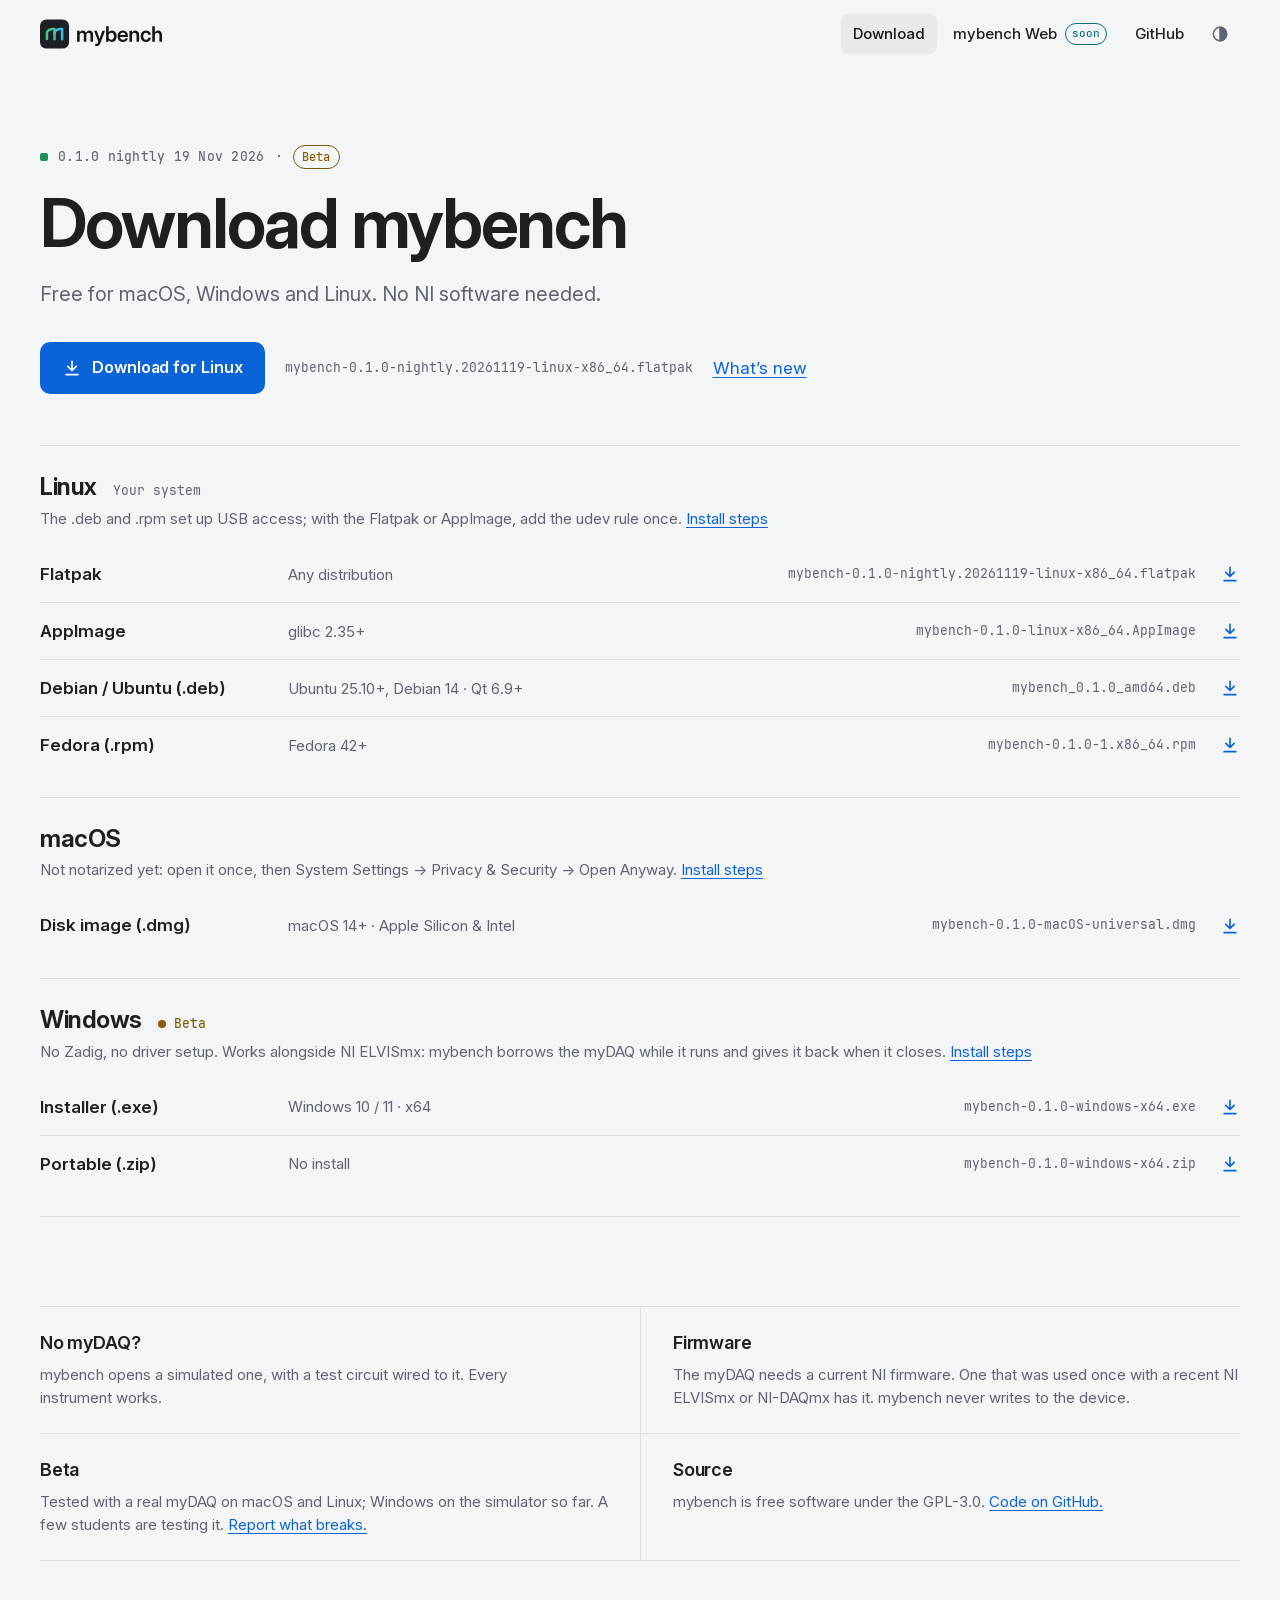
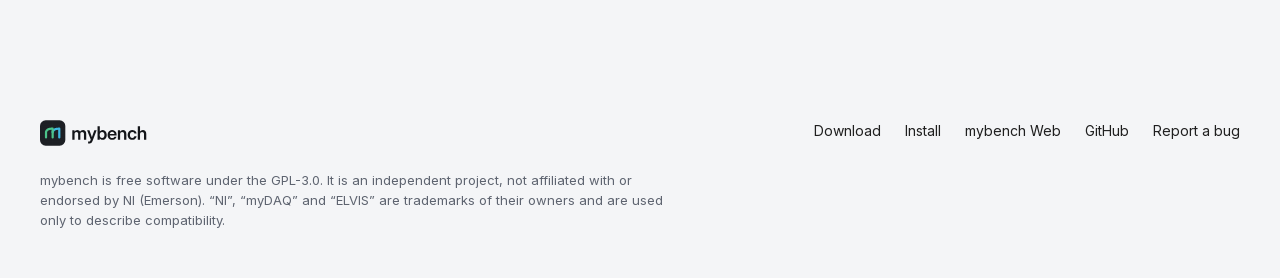
==== download/index.html @ f45967f5 "mybench website" ====
<!doctype html>
<html lang="en">
<head>
<meta charset="utf-8">
<meta name="viewport" content="width=device-width, initial-scale=1">
<title>Download mybench</title>
<meta name="description" content="Download mybench for macOS, Windows or Linux. Free bench instruments for the NI myDAQ, no NI software needed.">
<meta name="color-scheme" content="light dark">
<meta name="theme-color" content="#F4F5F7" media="(prefers-color-scheme: light)">
<meta name="theme-color" content="#17181B" media="(prefers-color-scheme: dark)">
<link rel="canonical" href="https://mybench.spunwave.com/download/">
<meta property="og:url" content="https://mybench.spunwave.com/download/">
<meta property="og:type" content="website">
<meta property="og:title" content="Download mybench">
<meta property="og:description" content="Free bench instruments for the NI myDAQ. macOS, Windows and Linux.">
<meta property="og:site_name" content="mybench">
<meta property="og:image" content="https://mybench.spunwave.com/assets/img/app-og-image.png">
<meta property="og:image:width" content="1200">
<meta property="og:image:height" content="630">
<meta property="og:image:alt" content="mybench: bench instruments for the NI myDAQ">
<meta name="twitter:card" content="summary_large_image">
<meta name="twitter:title" content="Download mybench">
<meta name="twitter:description" content="Free bench instruments for the NI myDAQ. macOS, Windows and Linux.">
<meta name="twitter:image" content="https://mybench.spunwave.com/assets/img/app-og-image.png">
<link rel="icon" href="../assets/img/app-favicon.svg" type="image/svg+xml">
<link rel="icon" href="../assets/img/app-favicon-32.png" sizes="32x32" type="image/png">
<link rel="apple-touch-icon" href="../assets/img/app-apple-touch-icon.png">
<link rel="manifest" href="../site.webmanifest">
<link rel="preload" href="../assets/fonts/InterVariable.woff2" as="font" type="font/woff2" crossorigin>
<link rel="stylesheet" href="../assets/tokens.css">
<link rel="stylesheet" href="../assets/site.css">
<script>(function(d){d.classList.add("js");try{var t=localStorage.getItem("mb-theme");if(t==="dark"||t==="light")d.setAttribute("data-theme",t)}catch(e){}try{var u=new URLSearchParams(location.search),q=u.get("theme");if(q==="dark"||q==="light")d.setAttribute("data-theme",q);if(u.get("embed")==="deck")d.setAttribute("data-embed","deck")}catch(e){}var r=window.matchMedia&&matchMedia("(prefers-reduced-motion: reduce)").matches;d.classList.add(r?"reduce":"motion")})(document.documentElement)</script>
<script src="../config.js" defer></script>
<script src="../assets/site.js" defer></script>
<script type="application/ld+json">{"@context": "https://schema.org", "@type": "SoftwareApplication", "name": "mybench", "alternateName": ["mybench for NI myDAQ", "myDAQ software for macOS"], "description": "Free, open-source bench instruments for the NI myDAQ: oscilloscope, waveform generator, Bode and spectrum analyzers, multimeter, digital I/O, counter and data logger. Runs on macOS, Windows and Linux without NI software.", "applicationCategory": "EducationalApplication", "applicationSubCategory": "Data acquisition", "operatingSystem": "macOS, Windows, Linux", "offers": {"@type": "Offer", "price": "0", "priceCurrency": "EUR"}, "url": "https://mybench.spunwave.com/", "downloadUrl": "https://mybench.spunwave.com/download/", "codeRepository": "https://github.com/spunwave/mybench", "license": "https://www.gnu.org/licenses/gpl-3.0.html", "image": "https://mybench.spunwave.com/assets/img/app-og-image.png", "author": [{"@type": "Person", "name": "Martin Dolez"}, {"@type": "Person", "name": "Jean-Gabriel David"}], "publisher": {"@type": "Organization", "name": "spunwave", "url": "https://github.com/spunwave"}, "keywords": "NI myDAQ, myDAQ macOS, myDAQ Mac, ELVISmx alternative, oscilloscope, Bode plot, TU/e HomeLab"}</script>
</head>
<body data-root="../">
<a class="skip" href="#main">Skip to content</a>

<header class="site-header">
  <div class="wrap">
    <a class="brand" href="../" aria-label="mybench, home"><img class="logo-light" src="../assets/img/logo-app.svg" alt="" width="590" height="142"><img class="logo-dark" src="../assets/img/logo-app-dark.svg" alt="" width="590" height="142"></a>
    <nav class="nav" aria-label="Main">
      <a href="./" aria-current="page">Download</a>
      <a href="../web/"><span><span class="long">mybench </span>Web</span> <span class="soon">soon</span></a>
      <a href="https://github.com/spunwave/mybench" data-repo="">GitHub</a>
      <button class="icon-btn" type="button" data-theme-toggle aria-label="Switch theme">
        <svg viewBox="0 0 24 24" fill="none" stroke="currentColor" stroke-width="1.75" stroke-linecap="round" aria-hidden="true"><circle cx="12" cy="12" r="8"/><path d="M12 4a8 8 0 0 1 0 16z" fill="currentColor"/></svg>
      </button>
    </nav>
  </div>
</header>

<main id="main">
  <div class="wrap">
    <section class="page-hero" aria-labelledby="dl-title">
      <p class="kicker"><span class="swatch" aria-hidden="true"></span><span data-release="version">0.1.0</span> · <span class="pill pill-beta">Beta</span></p>
      <h1 id="dl-title">Download mybench</h1>
      <p class="lede">Free for macOS, Windows and Linux. No NI software needed.</p>
      <div class="dl-main">
        <a class="btn btn-primary" href="#systems" data-dl>
          <svg viewBox="0 0 24 24" fill="none" stroke="currentColor" stroke-width="2" stroke-linecap="round" stroke-linejoin="round" aria-hidden="true"><path d="M12 4v11m-5-5 5 5 5-5M5 20h14"/></svg>
          <span data-dl-label>Choose your system below</span>
        </a>
        <span class="file" data-dl-file></span>
        <a href="https://github.com/spunwave/mybench/releases" data-release="notes">What’s new</a>
      </div>
      <p class="other-os" data-other-os hidden>mybench runs on macOS, Windows and Linux. Pick your computer’s system below.</p>
      <noscript><p class="footnote">All files are on the <a href="https://github.com/spunwave/mybench/releases/tag/v0.1.0-nightly.20261119">GitHub release page</a>.</p></noscript>
    </section>

    <div id="systems" class="systems-dl">
      <section class="sys" id="macos" data-os-card="mac" aria-labelledby="h-mac">
        <div class="sys-head"><h2 id="h-mac">macOS</h2><span class="you" hidden>Your system</span></div>
        <p class="sys-note">Not notarized yet: open it once, then System Settings → Privacy &amp; Security → Open&nbsp;Anyway. <a href="../install/#macos">Install steps</a></p>
        <ul class="pkgs">
          <li><a class="pkg" href="https://github.com/spunwave/mybench/releases/download/v0.1.0-nightly.20261119/mybench-0.1.0-macOS-universal.dmg" data-pkg="mac"><span class="pkg-name">Disk image (.dmg)</span><span class="pkg-req">macOS 14+ · Apple Silicon &amp; Intel</span><span class="fname"></span><svg viewBox="0 0 24 24" fill="none" stroke="currentColor" stroke-width="2" stroke-linecap="round" stroke-linejoin="round" aria-hidden="true"><path d="M12 4v11m-5-5 5 5 5-5M5 20h14"/></svg></a></li>
        </ul>
      </section>
      <section class="sys" id="windows" data-os-card="win" aria-labelledby="h-win">
        <div class="sys-head"><h2 id="h-win">Windows</h2><span class="status beta">Beta</span><span class="you" hidden>Your system</span></div>
        <p class="sys-note">No Zadig, no driver setup. Works alongside NI ELVISmx: mybench borrows the myDAQ while it runs and gives it back when it closes. <a href="../install/#windows">Install steps</a></p>
        <ul class="pkgs">
          <li><a class="pkg" href="https://github.com/spunwave/mybench/releases/download/v0.1.0-nightly.20261119/mybench-0.1.0-windows-x64.exe" data-pkg="win"><span class="pkg-name">Installer (.exe)</span><span class="pkg-req">Windows 10 / 11 · x64</span><span class="fname"></span><svg viewBox="0 0 24 24" fill="none" stroke="currentColor" stroke-width="2" stroke-linecap="round" stroke-linejoin="round" aria-hidden="true"><path d="M12 4v11m-5-5 5 5 5-5M5 20h14"/></svg></a></li>
          <li><a class="pkg" href="https://github.com/spunwave/mybench/releases/download/v0.1.0-nightly.20261119/mybench-0.1.0-windows-x64.zip" data-pkg="winZip"><span class="pkg-name">Portable (.zip)</span><span class="pkg-req">No install</span><span class="fname"></span><svg viewBox="0 0 24 24" fill="none" stroke="currentColor" stroke-width="2" stroke-linecap="round" stroke-linejoin="round" aria-hidden="true"><path d="M12 4v11m-5-5 5 5 5-5M5 20h14"/></svg></a></li>
        </ul>
      </section>
      <section class="sys" id="linux" data-os-card="linux" aria-labelledby="h-linux">
        <div class="sys-head"><h2 id="h-linux">Linux</h2><span class="you" hidden>Your system</span></div>
        <p class="sys-note">The .deb and .rpm set up USB access; with the Flatpak or AppImage, add the udev rule once. <a href="../install/#linux">Install steps</a></p>
        <ul class="pkgs">
          <li><a class="pkg" href="https://github.com/spunwave/mybench/releases/download/v0.1.0-nightly.20261119/mybench-0.1.0-nightly.20261119-linux-x86_64.flatpak" data-pkg="flatpak"><span class="pkg-name">Flatpak</span><span class="pkg-req">Any distribution</span><span class="fname"></span><svg viewBox="0 0 24 24" fill="none" stroke="currentColor" stroke-width="2" stroke-linecap="round" stroke-linejoin="round" aria-hidden="true"><path d="M12 4v11m-5-5 5 5 5-5M5 20h14"/></svg></a></li>
          <li><a class="pkg" href="https://github.com/spunwave/mybench/releases/download/v0.1.0-nightly.20261119/mybench-0.1.0-linux-x86_64.AppImage" data-pkg="appimage"><span class="pkg-name">AppImage</span><span class="pkg-req">glibc 2.35+</span><span class="fname"></span><svg viewBox="0 0 24 24" fill="none" stroke="currentColor" stroke-width="2" stroke-linecap="round" stroke-linejoin="round" aria-hidden="true"><path d="M12 4v11m-5-5 5 5 5-5M5 20h14"/></svg></a></li>
          <li><a class="pkg" href="https://github.com/spunwave/mybench/releases/download/v0.1.0-nightly.20261119/mybench_0.1.0_amd64.deb" data-pkg="deb"><span class="pkg-name">Debian / Ubuntu (.deb)</span><span class="pkg-req">Ubuntu 25.10+, Debian 14 · Qt 6.9+</span><span class="fname"></span><svg viewBox="0 0 24 24" fill="none" stroke="currentColor" stroke-width="2" stroke-linecap="round" stroke-linejoin="round" aria-hidden="true"><path d="M12 4v11m-5-5 5 5 5-5M5 20h14"/></svg></a></li>
          <li><a class="pkg" href="https://github.com/spunwave/mybench/releases/download/v0.1.0-nightly.20261119/mybench-0.1.0-1.x86_64.rpm" data-pkg="rpm"><span class="pkg-name">Fedora (.rpm)</span><span class="pkg-req">Fedora 42+</span><span class="fname"></span><svg viewBox="0 0 24 24" fill="none" stroke="currentColor" stroke-width="2" stroke-linecap="round" stroke-linejoin="round" aria-hidden="true"><path d="M12 4v11m-5-5 5 5 5-5M5 20h14"/></svg></a></li>
        </ul>
      </section>
    </div>

    <section class="notes" aria-label="Good to know">
      <div data-reveal><h3>No myDAQ?</h3><p>mybench opens a simulated one, with a test circuit wired to it. Every instrument works.</p></div>
      <div data-reveal style="--d:.06s"><h3>Firmware</h3><p>The myDAQ needs a current NI firmware. One that was used once with a recent NI ELVISmx or NI-DAQmx has it. mybench never writes to the device.</p></div>
      <div data-reveal><h3>Beta</h3><p>Tested with a real myDAQ on macOS and Linux; Windows on the simulator so far. A few students are testing it. <a href="https://github.com/spunwave/mybench/issues" data-repo="/issues">Report what breaks.</a></p></div>
      <div data-reveal style="--d:.06s"><h3>Source</h3><p>mybench is free software under the GPL-3.0. <a href="https://github.com/spunwave/mybench" data-repo="">Code on GitHub.</a></p></div>
    </section>
  </div>
  <div aria-hidden="true" style="height: clamp(48px, 8vw, 112px)"></div>
</main>

<footer class="site-footer">
  <div class="wrap">
    <a class="brand" href="../" aria-label="mybench, home"><img class="logo-light" src="../assets/img/logo-app.svg" alt="" width="590" height="142"><img class="logo-dark" src="../assets/img/logo-app-dark.svg" alt="" width="590" height="142"></a>
    <nav aria-label="Footer">
      <ul>
        <li><a href="./">Download</a></li>
        <li><a href="../install/">Install</a></li>
        <li><a href="../web/">mybench Web</a></li>
        <li><a href="https://github.com/spunwave/mybench" data-repo="">GitHub</a></li>
        <li><a href="https://github.com/spunwave/mybench/issues" data-repo="/issues">Report a bug</a></li>
      </ul>
    </nav>
    <p class="legal">mybench is free software under the GPL-3.0. It is an independent project, not affiliated with or endorsed by NI (Emerson). “NI”, “myDAQ” and “ELVIS” are trademarks of their owners and are used only to describe compatibility.</p>
  </div>
</footer>
</body>
</html>
---- assets/tokens.css ----
:root {
  
  --mb-blue: #0A64D8;            
  --mb-blue-text: #0A64D8;       
  --mb-blue-hover: #0957BD;
  --mb-blue-pressed: #084CA6;
  --mb-blue-soft: rgba(10, 100, 216, 0.12);   
  --mb-blue-pale: #A9CBFF;       
  --mb-on-blue: #FFFFFF;
  --mb-teal: #0A6E7E;            
  --mb-teal-text: #0A6E7E;       
  --mb-teal-pale: #9FE3E6;       

  
  --mb-bg: #F4F5F7;              
  --mb-surface: #FFFFFF;         
  --mb-surface-2: #E8E9EC;       
  --mb-border: #DCDFE4;
  --mb-text: #1F1F1F;
  --mb-text-2: #5E6470;          
  --mb-ink: #14161A;             

  
  --mb-positive: #1A7F37;        
  --mb-caution: #9A6700;         
  --mb-negative: #CF222E;        
  --mb-run: #1F883D;             
  --mb-stop: #CF222E;            

  
  --mb-ch0: #1E8E5A;             
  --mb-ch1: #0B7FAB;             
  --mb-ao0: #C25E0A;             
  --mb-ao1: #B4318F;             
  --mb-math: #9A7A00;
  --mb-ref: #6D4FD8;

  
  --mb-font-sans: "Inter", system-ui, -apple-system, "Segoe UI", Roboto, "Helvetica Neue", Arial, sans-serif;
  --mb-font-display: "Inter Display", "Inter", system-ui, -apple-system, "Segoe UI", Roboto, sans-serif;
  --mb-font-mono: "JetBrains Mono", ui-monospace, "SF Mono", Menlo, Consolas, monospace;
  --mb-text-xs: 12px;
  --mb-text-s: 13px;
  --mb-text-m: 14px;             
  --mb-text-l: 16px;
  --mb-text-xl: 20px;            
  --mb-text-2xl: 26px;           
  --mb-text-3xl: 36px;           
  --mb-weight-regular: 400;
  --mb-weight-medium: 500;
  --mb-weight-semibold: 600;

  
  --mb-radius-xs: 3px;
  --mb-radius-s: 6px;            
  --mb-radius-m: 8px;            
  --mb-radius-l: 10px;           
  --mb-radius-xl: 14px;          
  --mb-space-2xs: 2px;
  --mb-space-xs: 4px;
  --mb-space-s: 8px;
  --mb-space-m: 12px;
  --mb-space-l: 16px;
  --mb-space-xl: 24px;
  --mb-space-2xl: 32px;
  --mb-space-3xl: 48px;
  --mb-shadow-popup: 0 8px 24px rgba(20, 22, 26, 0.16);
  --mb-focus-ring: 0 0 0 2px var(--mb-blue-text);
}

@media (prefers-color-scheme: dark) {
  :root:not([data-theme="light"]) {
    --mb-blue: #2A72D9;
    --mb-blue-text: #7FB0FF;
    --mb-blue-hover: #3A80E3;
    --mb-blue-pressed: #225FB8;
    --mb-blue-soft: rgba(76, 141, 240, 0.20);
    --mb-blue-pale: #A9CBFF;
    --mb-on-blue: #FFFFFF;
    --mb-teal: #0A6E7E;
    --mb-teal-text: #6FD3DC;
    --mb-teal-pale: #9FE3E6;
    --mb-bg: #17181B;
    --mb-surface: #1F2125;
    --mb-surface-2: #282828;
    --mb-border: #2C2F35;
    --mb-text: #E8E8E8;
    --mb-text-2: #9AA0AB;
    --mb-ink: #FFFFFF;
    --mb-positive: #3FB950;
    --mb-caution: #D29922;
    --mb-negative: #F85149;
    --mb-ch0: #4CC38A;
    --mb-ch1: #3FB8E0;
    --mb-ao0: #F2994A;
    --mb-ao1: #E26FC0;
    --mb-math: #E8C547;
    --mb-ref: #A78BFA;
    --mb-shadow-popup: 0 8px 24px rgba(0, 0, 0, 0.45);
    color-scheme: dark;
  }
}
:root[data-theme="dark"] {
  --mb-blue: #2A72D9;
  --mb-blue-text: #7FB0FF;
  --mb-teal: #0A6E7E;
  --mb-teal-text: #6FD3DC;
  --mb-teal-pale: #9FE3E6;
  --mb-blue-hover: #3A80E3;
  --mb-blue-pressed: #225FB8;
  --mb-blue-soft: rgba(76, 141, 240, 0.20);
  --mb-blue-pale: #A9CBFF;
  --mb-on-blue: #FFFFFF;
  --mb-bg: #17181B;
  --mb-surface: #1F2125;
  --mb-surface-2: #282828;
  --mb-border: #2C2F35;
  --mb-text: #E8E8E8;
  --mb-text-2: #9AA0AB;
  --mb-ink: #FFFFFF;
  --mb-positive: #3FB950;
  --mb-caution: #D29922;
  --mb-negative: #F85149;
  --mb-ch0: #4CC38A;
  --mb-ch1: #3FB8E0;
  --mb-ao0: #F2994A;
  --mb-ao1: #E26FC0;
  --mb-math: #E8C547;
  --mb-ref: #A78BFA;
  --mb-shadow-popup: 0 8px 24px rgba(0, 0, 0, 0.45);
  color-scheme: dark;
}
---- assets/site.css ----
@font-face { font-family: "Inter mybench"; src: url("fonts/InterVariable.woff2") format("woff2"); font-weight: 100 900; font-display: swap; }
@font-face { font-family: "JetBrains Mono mybench"; src: url("fonts/JetBrainsMono-Regular.woff2") format("woff2"); font-weight: 400; font-display: swap; }
@font-face { font-family: "JetBrains Mono mybench"; src: url("fonts/JetBrainsMono-Medium.woff2") format("woff2"); font-weight: 500; font-display: swap; }

:root {
  --mb-font-sans: "Inter mybench", system-ui, -apple-system, "Segoe UI", Roboto, "Helvetica Neue", Arial, sans-serif;
  --mb-font-display: "Inter mybench", system-ui, -apple-system, "Segoe UI", Roboto, sans-serif;
  --mb-font-mono: "JetBrains Mono mybench", ui-monospace, "SF Mono", Menlo, Consolas, monospace;
}
:root {
  
  --screen: #1C1F24;
  --screen-edge: #2C3038;
  --screen-grid: rgba(255, 255, 255, 0.055);
  --screen-axis: rgba(255, 255, 255, 0.14);
  --screen-text: #FFFFFF;
  --screen-text-2: #A3A9B4;
  --screen-ch0: #4CC38A;
  --screen-ch1: #3FB8E0;

  --page-max: 1200px;
  --gutter: clamp(16px, 4vw, 40px);
  --ease-out: cubic-bezier(0.33, 1, 0.68, 1);      
  --ease-out3: cubic-bezier(0.22, 1, 0.36, 1);     
  --line: var(--mb-border);
  --page-shadow: 0 1px 2px rgba(20, 22, 26, 0.06), 0 12px 32px rgba(20, 22, 26, 0.10);
  --caution-text: #845900;   
}
@media (prefers-color-scheme: dark) {
  :root:not([data-theme="light"]) { --caution-text: var(--mb-caution); --screen: #1C1F24; --screen-edge: #30343C; --page-shadow: 0 1px 2px rgba(0,0,0,.4), 0 16px 40px rgba(0,0,0,.45); }
}
:root[data-theme="dark"] { --caution-text: var(--mb-caution); --screen-edge: #30343C; --page-shadow: 0 1px 2px rgba(0,0,0,.4), 0 16px 40px rgba(0,0,0,.45); }

*, *::before, *::after { box-sizing: border-box; }
html { -webkit-text-size-adjust: 100%; text-size-adjust: 100%; scroll-behavior: smooth; }
@media (min-width: 1800px) { html { font-size: 18px; } :root { --page-max: 1360px; } }
@media (min-width: 2400px) { html { font-size: 20px; } :root { --page-max: 1520px; } }
body {
  margin: 0;
  background: var(--mb-bg);
  color: var(--mb-text);
  font-family: var(--mb-font-sans);
  font-size: 1.0625rem;
  line-height: 1.55;
  font-optical-sizing: auto;
  -webkit-font-smoothing: antialiased;
  -moz-osx-font-smoothing: grayscale;
  text-rendering: optimizeLegibility;
}
img, svg { display: block; max-width: 100%; }
img { height: auto; }
a { color: var(--mb-blue-text); text-underline-offset: 0.18em; text-decoration-thickness: 1px; }
a:hover { text-decoration-thickness: 2px; }
:focus-visible { outline: 2px solid var(--mb-blue-text); outline-offset: 3px; border-radius: 4px; }
.screen :focus-visible { outline-color: #7FB0FF; }
code, .mono, pre { font-family: var(--mb-font-mono); font-size: 0.9em; font-variant-ligatures: none; font-feature-settings: "calt" 0, "liga" 0; }
h1, h2, h3 { font-family: var(--mb-font-display); line-height: 1.08; letter-spacing: -0.022em; margin: 0; font-weight: 650; text-wrap: balance; }
h2 { font-size: clamp(1.9rem, 1.25rem + 2.4vw, 3.25rem); }
h3 { font-size: 1.125rem; letter-spacing: -0.01em; line-height: 1.3; font-weight: 600; }
p { margin: 0; text-wrap: pretty; }
.sr-only { position: absolute; width: 1px; height: 1px; padding: 0; margin: -1px; overflow: hidden; clip: rect(0 0 0 0); white-space: nowrap; border: 0; }
.skip { position: absolute; left: 12px; top: -100px; z-index: 10; background: var(--mb-surface); color: var(--mb-text); padding: 8px 12px; border-radius: 6px; box-shadow: var(--mb-shadow-popup); }
.skip:focus { top: 12px; }

.wrap { width: min(100% - 2 * var(--gutter), var(--page-max)); margin-inline: auto; }

.site-header { position: relative; z-index: 2; }
.site-header .wrap { display: flex; align-items: center; justify-content: space-between; gap: 16px; height: 68px; }
.brand { display: inline-flex; align-items: center; color: var(--mb-ink); text-decoration: none; border-radius: 6px; }
.brand img { height: 30px; width: auto; }
.site-footer .brand img { height: 26px; }
.logo-dark { display: none; }
@media (prefers-color-scheme: dark) { :root:not([data-theme="light"]) .logo-light { display: none; } :root:not([data-theme="light"]) .logo-dark { display: block; } }
:root[data-theme="dark"] .logo-light { display: none; }
:root[data-theme="dark"] .logo-dark { display: block; }
.nav { display: flex; align-items: center; gap: 4px; }
.nav a, .icon-btn {
  display: inline-flex; align-items: center; gap: 8px; height: 40px; padding: 0 12px; border-radius: 8px;
  color: var(--mb-text); text-decoration: none; font-size: 0.9375rem; font-weight: 500; background: none; border: 0; cursor: pointer; font-family: inherit;
}
.nav a:hover, .icon-btn:hover { background: var(--mb-surface-2); }
.nav a[aria-current="page"] { color: var(--mb-ink); background: var(--mb-surface-2); }
.icon-btn { width: 40px; padding: 0; justify-content: center; color: var(--mb-text-2); }
.icon-btn svg, .nav svg { width: 20px; height: 20px; }
.nav .soon { font-family: var(--mb-font-mono); font-size: 0.6875rem; font-weight: 500; color: var(--mb-teal-text); border: 1px solid currentColor; border-radius: 99px; padding: 1px 6px; }
@media (max-width: 560px) { .nav .soon, .nav .long { display: none; } .nav a { padding: 0 9px; } }

.btn {
  --h: 52px;
  display: inline-flex; align-items: center; justify-content: center; gap: 10px; min-height: var(--h); padding: 0 22px;
  border-radius: 10px; font-weight: 600; font-size: 1rem; text-decoration: none; letter-spacing: -0.005em;
  transition: background-color .15s, border-color .15s, transform .15s var(--ease-out);
}
.btn svg { width: 20px; height: 20px; flex: none; }
.btn-primary { background: var(--mb-blue); color: #fff; }
.btn-primary:hover { background: var(--mb-blue-hover); }
.btn-primary:active { background: var(--mb-blue-pressed); transform: translateY(1px); }
.btn-quiet { color: var(--mb-text); border: 1px solid var(--mb-border); background: var(--mb-surface); }
.btn-quiet:hover { border-color: var(--mb-text-2); }
.screen .btn-primary { background: #2A72D9; }
.screen .btn-primary:hover { background: #3A80E3; }
.screen .btn-quiet { color: var(--screen-text); background: rgba(255,255,255,0.04); border-color: rgba(255,255,255,0.18); }
.screen .btn-quiet:hover { border-color: rgba(255,255,255,0.45); }
.btn small { font-weight: 400; opacity: 0.8; font-size: 0.8125rem; }

.screen {
  position: relative; isolation: isolate; overflow: hidden;
  background: var(--screen); color: var(--screen-text);
  border-radius: clamp(14px, 2vw, 24px);
  box-shadow: inset 0 0 0 1px var(--screen-edge);
}
.graticule { position: absolute; inset: 0; z-index: -1; pointer-events: none; }
.graticule::before {   
  content: ""; position: absolute; inset: 0;
  background-image:
    linear-gradient(to right, var(--screen-grid) 1px, transparent 1px),
    linear-gradient(to bottom, var(--screen-grid) 1px, transparent 1px);
  background-size: var(--div, 72px) var(--div, 72px);
  background-position: calc(50% + 0.5px) calc(var(--axis-y, 50%) + 0.5px);
}
.graticule::after {    
  content: ""; position: absolute; inset: 0;
  background-image:
    linear-gradient(to right, transparent calc(50% - 0.5px), var(--vaxis, var(--screen-axis)) calc(50% - 0.5px), var(--vaxis, var(--screen-axis)) calc(50% + 0.5px), transparent calc(50% + 0.5px)),
    linear-gradient(to bottom, transparent calc(var(--axis-y, 50%) - 0.5px), var(--screen-axis) calc(var(--axis-y, 50%) - 0.5px), var(--screen-axis) calc(var(--axis-y, 50%) + 0.5px), transparent calc(var(--axis-y, 50%) + 0.5px)),
    repeating-linear-gradient(to right, var(--screen-axis) 0 1px, transparent 1px calc(var(--div, 72px) / 5)),
    repeating-linear-gradient(to bottom, var(--vaxis, var(--screen-axis)) 0 1px, transparent 1px calc(var(--div, 72px) / 5));
  background-size: 100% 100%, 100% 100%, 100% 7px, 7px 100%;
  background-repeat: no-repeat;
  background-position: 0 0, 0 0, calc(50% + 0.5px) calc(var(--axis-y, 50%) - 3px), calc(50% - 3px) calc(var(--axis-y, 50%) + 0.5px);
  -webkit-mask-image: radial-gradient(ellipse 80% 70% at 50% var(--axis-y, 50%), #000 40%, transparent 100%);
  mask-image: radial-gradient(ellipse 80% 70% at 50% var(--axis-y, 50%), #000 40%, transparent 100%);
}
@media (max-width: 640px) { .screen { --div: 48px; } }

.hero { padding-inline: clamp(8px, 1.6vw, 24px); }
.hero .screen { --top: clamp(32px, 4vw, 56px); --mark-h: 72px; --axis-y: calc(var(--top) + var(--mark-h) / 2); --vaxis: transparent; padding: var(--top) var(--gutter) 0; }
@media (max-width: 640px) { .hero .screen { --mark-h: 48px; } }
@media (min-width: 641px) and (max-height: 820px) { .hero .screen { --top: 24px; --mark-h: 56px; } }
.hero-inner { display: grid; grid-template-columns: minmax(0, 1fr); justify-items: center; text-align: center; max-width: 55rem; margin-inline: auto; }
.hero .mark { height: var(--mark-h); width: auto; margin-bottom: 24px; overflow: visible; }
.lockup { width: min(440px, 76vw); height: auto; margin-bottom: clamp(28px, 4vw, 44px); overflow: visible; }
.lockup .wordmark-name, .lockup .wordmark-product { fill: #FFFFFF; }
.hero h1 { font-size: clamp(2.25rem, min(1.2rem + 3.9vw, 7.5vh), 4.5rem); font-weight: 680; letter-spacing: -0.03em; max-width: 14ch; }
.hero-sub { margin-top: 14px; color: var(--screen-text-2); font-size: clamp(1.0625rem, 0.95rem + 0.4vw, 1.3125rem); }
.hero-sub .dot { color: rgba(255,255,255,0.3); padding-inline: 0.35em; }
@media (max-width: 640px) { .hero-sub .dot-2 { display: none; } .hero-sub .last { display: block; } }
.cta { display: flex; flex-wrap: wrap; justify-content: center; gap: 12px; max-width: 100%; }
.cta-row { display: flex; flex-direction: column; align-items: center; gap: 18px; margin-top: 28px; max-width: 100%; }
@media (min-width: 900px) { .cta-row { flex-direction: row; gap: 24px; } .cta { flex-wrap: nowrap; } .release-line { white-space: nowrap; } }
@media (max-width: 640px) { .hero .cta-row, .hero .cta { width: 100%; } .hero .cta .btn { flex: 1 1 100%; } }
.release-line { font-family: var(--mb-font-mono); font-size: 0.8125rem; color: var(--screen-text-2); }
.release-line a { color: inherit; }
@media (max-width: 640px) { .release-line .sep { display: block; height: 4px; overflow: hidden; color: transparent; } }
.band .cta { margin-top: 28px; }
.pill { display: inline-block; font-family: var(--mb-font-mono); font-size: 0.75rem; font-weight: 500; letter-spacing: 0.02em; padding: 2px 8px; border-radius: 99px; border: 1px solid currentColor; }
.pill-beta { color: var(--caution-text); }
.screen .pill-beta { color: #E8C547; }

.hero .hero-shot { margin: clamp(32px, 4vw, 48px) auto 0; max-width: 1240px; }
@media (min-width: 1800px) { .hero .hero-shot { max-width: 1480px; } }
.window {
  border-radius: 12px 12px 0 0; overflow: hidden; background: #1F2125;
  box-shadow: 0 0 0 1px rgba(255,255,255,0.10), 0 -2px 0 0 rgba(255,255,255,0.03) inset, 0 30px 80px rgba(0,0,0,0.55);
}
.window img { width: 100%; aspect-ratio: 16 / 10; }
@media (max-width: 600px) { .window img { aspect-ratio: 1000 / 1206; } }
.nw { white-space: nowrap; }
.shot { margin: 0; }
.shot figcaption { margin-top: 12px; font-size: 0.875rem; color: var(--mb-text-2); }

.section { padding-block: clamp(80px, 11vw, 160px); }
.section + .section { padding-top: 0; }
.kicker { font-family: var(--mb-font-mono); font-size: 0.8125rem; font-weight: 500; color: var(--mb-text-2); letter-spacing: 0.02em; margin-bottom: 18px; display: flex; align-items: center; gap: 10px; }
.kicker .swatch { width: 8px; height: 8px; border-radius: 2px; background: var(--mb-ch0); }
.kicker .swatch.ch1 { background: var(--mb-ch1); }
.lede { margin-top: 18px; font-size: clamp(1.0625rem, 0.98rem + 0.35vw, 1.25rem); color: var(--mb-text-2); max-width: 38ch; }
.section-head { max-width: 760px; margin-bottom: clamp(40px, 5vw, 64px); }

.instruments { list-style: none; margin: 0; padding: 0; display: grid; grid-template-columns: repeat(3, 1fr); border-top: 1px solid var(--line); border-left: 1px solid var(--line); }
.instruments li { padding: clamp(20px, 2.4vw, 32px); border-right: 1px solid var(--line); border-bottom: 1px solid var(--line); display: grid; grid-template-columns: auto 1fr; column-gap: 16px; row-gap: 4px; align-items: start; }
.instruments svg { width: 28px; height: 28px; grid-row: span 2; color: var(--mb-ink); margin-top: 1px; }
.instruments p { color: var(--mb-text-2); font-size: 0.9375rem; }
@media (max-width: 900px) { .instruments { grid-template-columns: repeat(2, 1fr); } }
@media (max-width: 560px) { .instruments { grid-template-columns: 1fr; } .instruments li { padding: 18px 16px; } }
.instruments-note { margin-top: 24px; color: var(--mb-text-2); font-size: 0.9375rem; }

.viewer { margin-top: clamp(48px, 6vw, 80px); }
.vtabs { display: flex; gap: 28px; border-bottom: 1px solid var(--line); margin-bottom: 20px; overflow-x: auto; }
.vtab { appearance: none; background: none; border: 0; padding: 0 0 12px; margin-bottom: -1px; font: inherit; font-size: 1rem; font-weight: 500; color: var(--mb-text-2); cursor: pointer; border-bottom: 2px solid transparent; white-space: nowrap; }
.vtab:hover { color: var(--mb-text); }
.vtab[aria-selected="true"] { color: var(--mb-text); border-bottom-color: var(--mb-ch0); }
.vpanels { display: grid; }
.vpanel { grid-area: 1 / 1; margin: 0; opacity: 0; visibility: hidden; transition: opacity .2s linear, visibility 0s linear .2s; }
.vpanel.is-active { opacity: 1; visibility: visible; transition: opacity .2s linear, visibility 0s; }
.vpanel .frame { border-radius: 12px; overflow: hidden; box-shadow: 0 0 0 1px var(--line), var(--page-shadow); background: var(--mb-surface); }
.vpanel img, .shot .frame img { width: 100%; aspect-ratio: 16 / 10; }
.vpanel figcaption { display: none; margin-top: 10px; font-size: 0.875rem; color: var(--mb-text-2); }
.shot-light { display: none; }
@media (prefers-color-scheme: light) { :root:not([data-theme="dark"]) .has-light .shot-dark { display: none; } :root:not([data-theme="dark"]) .has-light .shot-light { display: block; } }
:root[data-theme="light"] .has-light .shot-dark { display: none; }
:root[data-theme="light"] .has-light .shot-light { display: block; }
@media (max-width: 700px) {
  .vtabs { display: none; }
  .vpanels { grid-auto-flow: column; grid-auto-columns: 86vw; gap: 12px; overflow-x: auto; scroll-snap-type: x mandatory; margin-inline: calc(-1 * var(--gutter)); padding: 0 var(--gutter) 12px; scroll-padding-inline: var(--gutter); }
  .vpanel { grid-area: auto; opacity: 1; visibility: visible; scroll-snap-align: start; }
  .vpanel figcaption { display: block; }
}

.split { display: grid; grid-template-columns: minmax(0, 5fr) minmax(0, 7fr); gap: clamp(32px, 6vw, 96px); align-items: center; }
.split.reverse { grid-template-columns: minmax(0, 7fr) minmax(0, 5fr); }
.split.reverse > :first-child { order: 2; }
@media (max-width: 900px) { .split, .split.reverse { grid-template-columns: 1fr; } .split.reverse > :first-child { order: 0; } }
.split .frame { border-radius: 12px; overflow: hidden; box-shadow: 0 0 0 1px var(--line), var(--page-shadow); }

.wiring { margin-top: 32px; width: 100%; max-width: 420px; font-family: var(--mb-font-mono); font-size: 13px; }
.wiring text { fill: var(--mb-text); }
.wiring .t2 { fill: var(--mb-text-2); }
.wiring .wire { stroke: var(--mb-text-2); stroke-width: 1.5; fill: none; }
.wiring .arrow { fill: var(--mb-text-2); }
.wiring .rc { fill: var(--mb-surface); stroke: var(--mb-border); }
.wiring .sw-ao0 { fill: var(--mb-ao0); } .wiring .sw-ai0 { fill: var(--mb-ch0); } .wiring .sw-ai1 { fill: var(--mb-ch1); }
.cmd { display: inline-flex; align-items: center; gap: 10px; margin-top: 28px; padding: 10px 14px; border-radius: 8px; background: var(--mb-surface); box-shadow: 0 0 0 1px var(--line); font-family: var(--mb-font-mono); font-size: 0.875rem; }
.cmd::before { content: "$"; color: var(--mb-text-2); }

.systems { list-style: none; padding: 0; margin: 0; border-top: 1px solid var(--line); }
.systems li { display: grid; grid-template-columns: 15rem 1fr auto; gap: 8px 24px; align-items: baseline; padding: 22px 0; border-bottom: 1px solid var(--line); }
.systems h3 { font-size: 1.25rem; }
.systems h3 small { display: block; font-family: var(--mb-font-mono); font-weight: 400; font-size: 0.75rem; color: var(--mb-text-2); letter-spacing: 0; margin-top: 4px; }
.systems p { color: var(--mb-text-2); }
.status { font-family: var(--mb-font-mono); font-size: 0.8125rem; font-weight: 500; display: inline-flex; align-items: center; gap: 8px; white-space: nowrap; }
.status::before { content: ""; width: 8px; height: 8px; border-radius: 50%; background: currentColor; }
.status.ok { color: var(--mb-positive); }
.status.beta { color: var(--caution-text); }
@media (max-width: 720px) { .systems li { grid-template-columns: 1fr auto; } .systems li p { grid-column: 1 / -1; } }
.footnote { margin-top: 24px; font-size: 0.875rem; color: var(--mb-text-2); max-width: 70ch; }

.band { padding-inline: clamp(8px, 1.6vw, 24px); }
.band .screen { --top: clamp(64px, 9vw, 128px); --mark-h: 64px; --axis-y: calc(var(--top) + var(--mark-h) / 2); --vaxis: transparent; padding: var(--top) var(--gutter); text-align: center; display: grid; justify-items: center; }
.band h2 { color: #fff; }
.band .mark { height: var(--mark-h); width: auto; margin-bottom: 36px; overflow: visible; }
.band p { margin-top: 16px; color: var(--screen-text-2); max-width: 52ch; }
.band p a { color: #fff; }

.site-footer { padding: 56px 0 48px; font-size: 0.875rem; color: var(--mb-text-2); }
.site-footer .wrap { display: grid; grid-template-columns: 1fr auto; gap: 24px 40px; align-items: start; }
.site-footer nav ul { list-style: none; margin: 0; padding: 0; display: flex; flex-wrap: wrap; gap: 8px 24px; }
.site-footer nav a { color: var(--mb-text); text-decoration: none; }
.site-footer nav a:hover { text-decoration: underline; }
.site-footer .legal { grid-column: 1 / -1; max-width: 80ch; font-size: 0.8125rem; }
@media (max-width: 720px) { .site-footer .wrap { grid-template-columns: 1fr; } }

.page-hero { padding: clamp(40px, 6vw, 88px) 0 clamp(32px, 4vw, 56px); }
.page-hero h1 { font-size: clamp(2.5rem, 1.6rem + 3.4vw, 4.25rem); letter-spacing: -0.03em; }
.page-hero .lede { max-width: 48ch; }
.dl-main { display: flex; flex-wrap: wrap; align-items: center; gap: 12px 20px; margin-top: 32px; }
.dl-main .file { font-family: var(--mb-font-mono); font-size: 0.8125rem; color: var(--mb-text-2); }
.other-os { margin-top: 20px; color: var(--mb-text-2); }
.systems-dl { border-top: 1px solid var(--line); display: flex; flex-direction: column; }
.sys { padding: 28px 0 24px; border-bottom: 1px solid var(--line); scroll-margin-top: 24px; }
.sys-head { display: flex; align-items: baseline; gap: 16px; flex-wrap: wrap; }
.sys-head h2 { font-size: 1.5rem; letter-spacing: -0.02em; }
.sys-head .you { font-family: var(--mb-font-mono); font-size: 0.8125rem; color: var(--mb-text-2); }
.sys-note { margin-top: 6px; font-size: 0.9375rem; color: var(--mb-text-2); }
.pkgs { list-style: none; margin: 16px 0 0; padding: 0; }
.pkgs li + li { border-top: 1px solid var(--line); }
.pkg { display: grid; grid-template-columns: minmax(10rem, 14rem) minmax(0, 1fr) auto 20px; align-items: center; gap: 4px 24px; min-height: 56px; padding: 8px 4px; margin-inline: -4px; text-decoration: none; color: var(--mb-text); }
.pkg:hover { background: var(--mb-surface-2); }
.pkg:hover .pkg-name { text-decoration: underline; text-underline-offset: 0.18em; }
.pkg-name { font-weight: 600; }
.pkg-req { font-size: 0.9375rem; color: var(--mb-text-2); }
.pkg .fname { font-family: var(--mb-font-mono); font-size: 0.8125rem; color: var(--mb-text-2); overflow-wrap: anywhere; text-align: right; }
.pkg svg { width: 20px; height: 20px; color: var(--mb-blue-text); }
@media (max-width: 760px) {
  .pkg { grid-template-columns: minmax(0, 1fr) 20px; gap: 2px 12px; padding: 12px 4px; }
  .pkg svg { grid-column: 2; grid-row: 1 / span 3; }
  .pkg-req, .pkg .fname { grid-column: 1; text-align: left; }
  .pkg .fname { font-size: 0.75rem; }
}
.notes { display: grid; grid-template-columns: repeat(2, minmax(0, 1fr)); margin-top: clamp(56px, 7vw, 96px); border-top: 1px solid var(--line); }
.notes > div { padding: 24px 32px 24px 0; border-bottom: 1px solid var(--line); }
.notes > div:nth-child(even) { padding: 24px 0 24px 32px; border-left: 1px solid var(--line); }
.notes h3 { margin-bottom: 8px; }
.notes p { color: var(--mb-text-2); font-size: 0.9375rem; }
@media (max-width: 720px) { .notes { grid-template-columns: 1fr; } .notes > div, .notes > div:nth-child(even) { padding: 20px 0; border-left: 0; } }

.theme-web { --teal: #0A6E7E; }
.web-hero .screen { --screen: #0A6E7E; --screen-edge: #0C8396; --screen-grid: rgba(255,255,255,0.08); --screen-axis: rgba(255,255,255,0.20); --screen-text-2: #CFF3F4; --top: clamp(72px, 10vw, 136px); --axis-y: calc(var(--top) + min(560px, 82vw) * 0.06293); min-height: min(78vh, 760px); padding: var(--top) var(--gutter) clamp(72px, 9vw, 120px); text-align: center; }
@media (max-width: 640px) { .web-hero .screen { min-height: 0; } }
.web-hero .lockup { width: min(560px, 82vw); }
.web-hero .lockup-wrap { position: relative; margin-bottom: clamp(28px, 4vw, 44px); }
.web-hero .lockup-wrap .lockup { margin-bottom: 0; position: relative; }

.web-hero .lockup-wrap::before { content: ""; position: absolute; left: calc(21.17% - 16px); right: -16px; top: calc(42.13% - 5px); height: 10px; background: var(--screen); }
.web-hero .lockup .wordmark-product { fill: #9FE3E6; }
.web-hero h1 { font-size: clamp(1.75rem, 1.2rem + 2.2vw, 3rem); font-weight: 600; letter-spacing: -0.025em; max-width: 20ch; margin-inline: auto; }
.web-hero .soon { display: inline-flex; align-items: center; gap: 8px; margin-top: 28px; font-family: var(--mb-font-mono); font-size: 0.875rem; font-weight: 500; color: #fff; }
.web-hero .soon::before { content: ""; width: 8px; height: 8px; border-radius: 50%; background: #9FE3E6; }
.web-hero p.until { margin-top: 28px; color: var(--screen-text-2); }
.web-hero p.until a { color: #fff; font-weight: 600; }

.nf .screen { --axis-y: 50%; min-height: 60vh; display: grid; place-items: center; text-align: center; padding: 64px var(--gutter); }
.nf .flat { width: min(420px, 70vw); height: 72px; }
.nf h1 { font-size: clamp(2rem, 1.4rem + 2vw, 3rem); margin-top: 24px; }
.nf p { margin-top: 12px; color: var(--screen-text-2); }
.nf p a { color: #fff; }

.motion [data-reveal] { opacity: 0; transform: translateY(18px); transition: opacity .7s var(--ease-out), transform .8s var(--ease-out3); transition-delay: var(--d, 0s); }
.motion [data-reveal].in { opacity: 1; transform: none; }
.motion .hero [data-step] { opacity: 0; transform: translateY(14px); }
.motion .hero.play [data-step] { opacity: 1; transform: none; transition: opacity .6s var(--ease-out) var(--t), transform .7s var(--ease-out3) var(--t); }
.motion .hero .hero-shot[data-step] { transform: translateY(24px); }
.motion .hero.play .hero-shot[data-step] { transform: none; transition: opacity .5s var(--ease-out) var(--t), transform .5s var(--ease-out3) var(--t); }
.motion .screen .graticule { opacity: 0; transition: opacity var(--grid-dur, .4s) cubic-bezier(0.5, 1, 0.89, 1); }
.hero .screen { --grid-dur: .2s; }
.motion .screen.on .graticule { opacity: 1; }
.motion [data-draw] .letter, .motion [data-draw] .wordmark-product path { opacity: 0; transform: translateY(8px); }
.motion [data-draw].drawn .letter, .motion [data-draw].drawn .wordmark-product path { opacity: 1; transform: none; transition: opacity .45s var(--ease-out), transform .45s var(--ease-out); }
.motion [data-draw] [class$="-stroke-1"], .motion [data-draw] [class$="-stroke-2"], .motion [data-draw] [data-sweep] { visibility: hidden; }
.motion [data-draw] [data-after] { opacity: 0; }

.reduce [data-reveal], .reduce .hero [data-step], .reduce .screen .graticule { animation: fade .2s ease-out both; }
@keyframes fade { from { opacity: 0; } to { opacity: 1; } }

.narrow { max-width: 880px; }
.jump { display: flex; flex-wrap: wrap; gap: 8px 24px; margin-top: 24px; font-size: 0.9375rem; }
.steps { margin: 16px 0 0; padding-left: 1.4em; display: grid; gap: 14px; }
.steps > li::marker { font-family: var(--mb-font-mono); color: var(--mb-text-2); font-size: 0.875rem; }
.steps ol { margin: 10px 0 0; padding-left: 1.4em; display: grid; gap: 6px; color: var(--mb-text); }
.steps li { padding-left: 4px; }
.steps .alt { margin-top: 10px; font-size: 0.9375rem; color: var(--mb-text-2); }
.sys pre { margin: 10px 0 0; padding: 12px 14px; background: var(--mb-surface); border: 1px solid var(--line); border-radius: 8px; overflow-x: auto; font-size: 0.8125rem; line-height: 1.6; }
.sys pre code { font-size: inherit; background: none; padding: 0; }
.sys :not(pre) > code { font-size: 0.875em; background: var(--mb-surface-2); padding: 1px 5px; border-radius: 4px; }
.aside { margin-top: 18px; font-size: 0.9375rem; color: var(--mb-text-2); }
.aside strong { color: var(--mb-text); }
.causes { display: grid; grid-template-columns: max-content 1fr; gap: 0; margin: 16px 0 0; border-top: 1px solid var(--line); }
.causes dt, .causes dd { margin: 0; padding: 12px 0; border-bottom: 1px solid var(--line); }
.causes dt { font-family: var(--mb-font-mono); font-size: 0.875rem; font-weight: 500; padding-right: 32px; }
.causes dd { color: var(--mb-text-2); font-size: 0.9375rem; }
@media (max-width: 560px) { .causes { grid-template-columns: 1fr; } .causes dt { border-bottom: 0; padding-bottom: 0; } }
.steps, .steps ol { grid-template-columns: minmax(0, 1fr); }
.steps li { min-width: 0; }
.sys pre.wrap { white-space: pre-wrap; overflow-wrap: anywhere; }
[data-embed="deck"] .release-line .rl-extra, [data-embed="deck"] .deck-hide { display: none; }
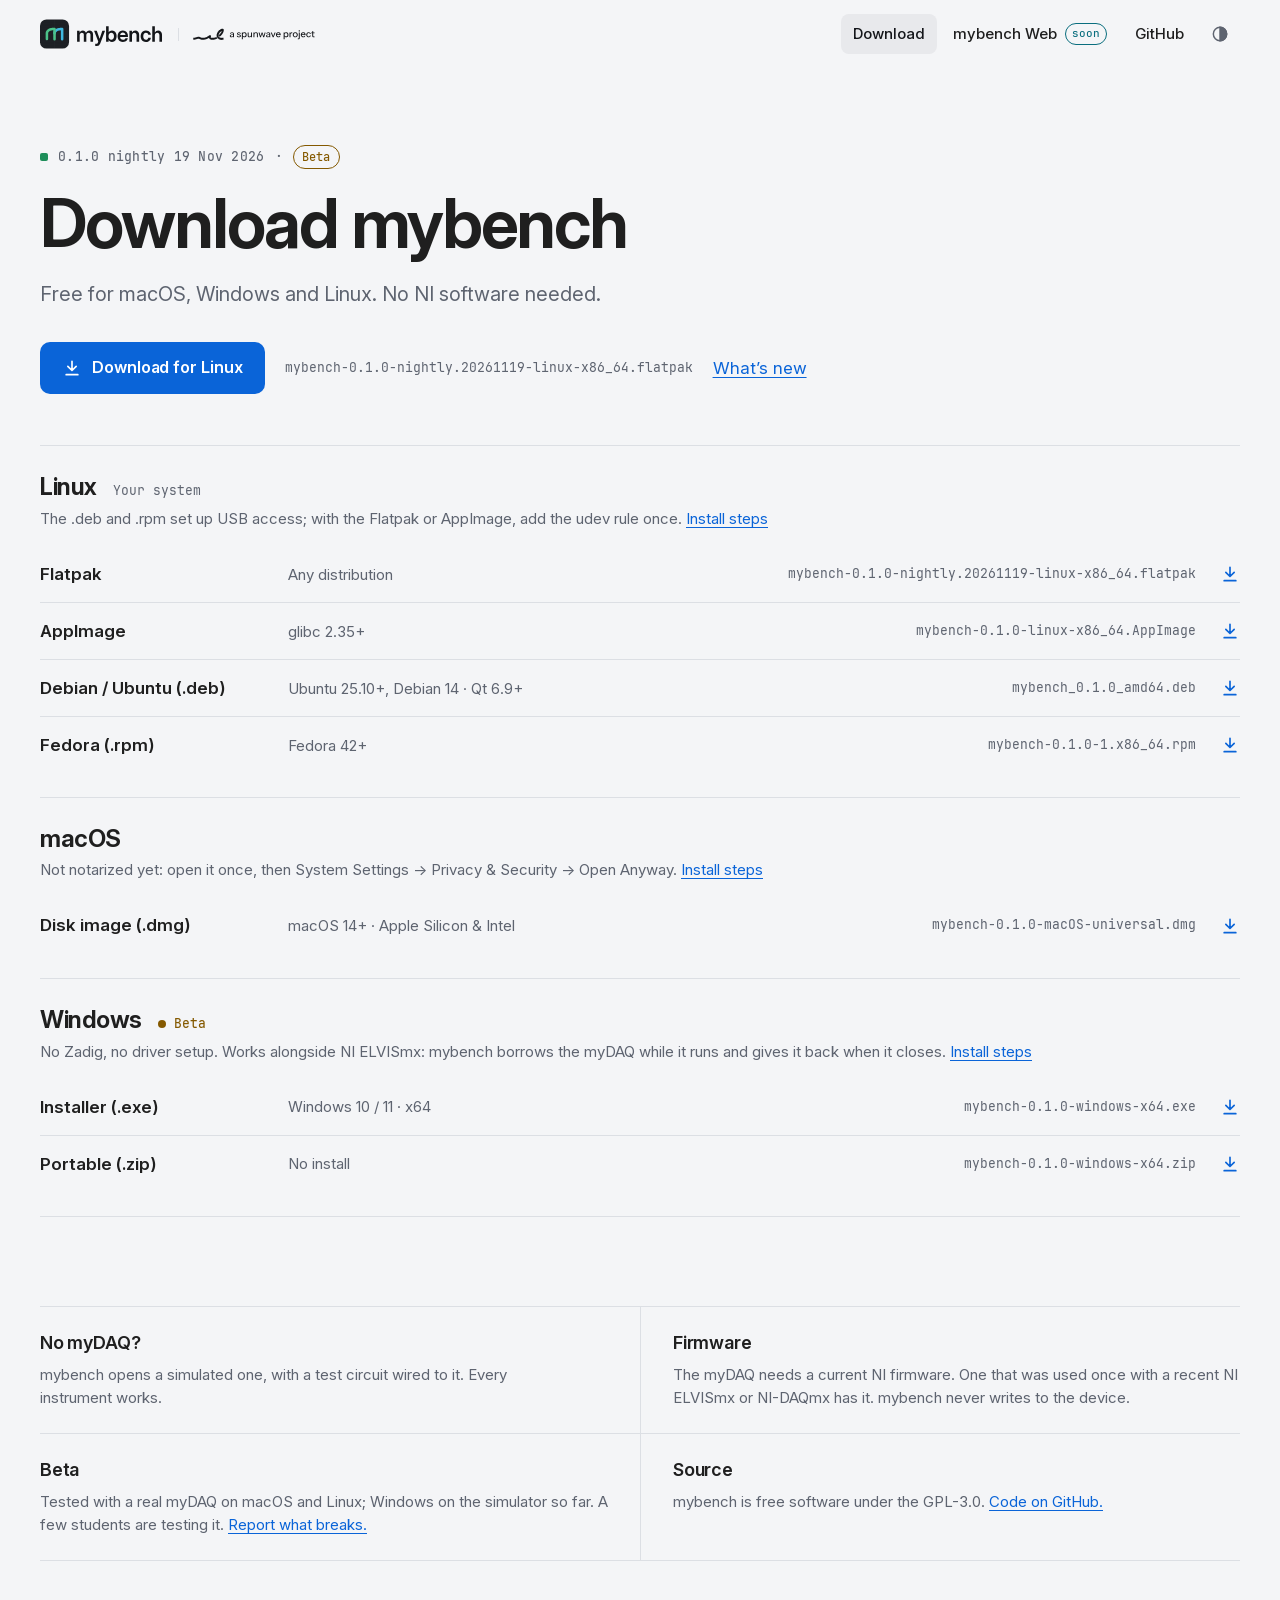
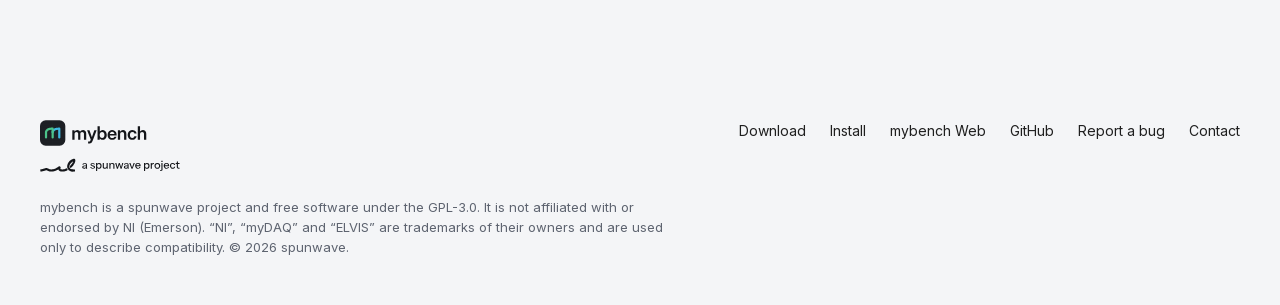
==== commit e127133d: "Update site" ====
--- a/download/index.html
+++ b/download/index.html
@@ -32,14 +32,14 @@
 <script>(function(d){d.classList.add("js");try{var t=localStorage.getItem("mb-theme");if(t==="dark"||t==="light")d.setAttribute("data-theme",t)}catch(e){}try{var u=new URLSearchParams(location.search),q=u.get("theme");if(q==="dark"||q==="light")d.setAttribute("data-theme",q);if(u.get("embed")==="deck")d.setAttribute("data-embed","deck")}catch(e){}var r=window.matchMedia&&matchMedia("(prefers-reduced-motion: reduce)").matches;d.classList.add(r?"reduce":"motion")})(document.documentElement)</script>
 <script src="../config.js" defer></script>
 <script src="../assets/site.js" defer></script>
-<script type="application/ld+json">{"@context": "https://schema.org", "@type": "SoftwareApplication", "name": "mybench", "alternateName": ["mybench for NI myDAQ", "myDAQ software for macOS"], "description": "Free, open-source bench instruments for the NI myDAQ: oscilloscope, waveform generator, Bode and spectrum analyzers, multimeter, digital I/O, counter and data logger. Runs on macOS, Windows and Linux without NI software.", "applicationCategory": "EducationalApplication", "applicationSubCategory": "Data acquisition", "operatingSystem": "macOS, Windows, Linux", "offers": {"@type": "Offer", "price": "0", "priceCurrency": "EUR"}, "url": "https://mybench.spunwave.com/", "downloadUrl": "https://mybench.spunwave.com/download/", "codeRepository": "https://github.com/spunwave/mybench", "license": "https://www.gnu.org/licenses/gpl-3.0.html", "image": "https://mybench.spunwave.com/assets/img/app-og-image.png", "author": [{"@type": "Person", "name": "Martin Dolez"}, {"@type": "Person", "name": "Jean-Gabriel David"}], "publisher": {"@type": "Organization", "name": "spunwave", "url": "https://github.com/spunwave"}, "keywords": "NI myDAQ, myDAQ macOS, myDAQ Mac, ELVISmx alternative, oscilloscope, Bode plot, TU/e HomeLab"}</script>
+<script type="application/ld+json">{"@context": "https://schema.org", "@type": "SoftwareApplication", "name": "mybench", "alternateName": ["mybench for NI myDAQ", "myDAQ software for macOS"], "description": "Free, open-source bench instruments for the NI myDAQ: oscilloscope, waveform generator, Bode and spectrum analyzers, multimeter, digital I/O, counter and data logger. Runs on macOS, Windows and Linux without NI software.", "applicationCategory": "EducationalApplication", "applicationSubCategory": "Data acquisition", "operatingSystem": "macOS, Windows, Linux", "offers": {"@type": "Offer", "price": "0", "priceCurrency": "EUR"}, "url": "https://mybench.spunwave.com/", "downloadUrl": "https://mybench.spunwave.com/download/", "codeRepository": "https://github.com/spunwave/mybench", "license": "https://www.gnu.org/licenses/gpl-3.0.html", "image": "https://mybench.spunwave.com/assets/img/app-og-image.png", "author": {"@type": "Organization", "name": "spunwave", "url": "https://spunwave.com"}, "publisher": {"@type": "Organization", "name": "spunwave", "url": "https://spunwave.com"}, "keywords": "NI myDAQ, myDAQ macOS, myDAQ Mac, ELVISmx alternative, oscilloscope, Bode plot, TU/e HomeLab"}</script>
 </head>
 <body data-root="../">
 <a class="skip" href="#main">Skip to content</a>
 
 <header class="site-header">
   <div class="wrap">
-    <a class="brand" href="../" aria-label="mybench, home"><img class="logo-light" src="../assets/img/logo-app.svg" alt="" width="590" height="142"><img class="logo-dark" src="../assets/img/logo-app-dark.svg" alt="" width="590" height="142"></a>
+    <div class="brand-wrap"><a class="brand" href="../" aria-label="mybench, home"><img class="logo-light" src="../assets/img/logo-app.svg" alt="" width="590" height="142"><img class="logo-dark" src="../assets/img/logo-app-dark.svg" alt="" width="590" height="142"></a><a class="by-spunwave" href="https://spunwave.com"><img class="logo-light" src="../assets/img/by-spunwave.svg" alt="a spunwave project" width="165" height="18"><img class="logo-dark" src="../assets/img/by-spunwave-dark.svg" alt="a spunwave project" width="165" height="18"></a></div>
     <nav class="nav" aria-label="Main">
       <a href="./" aria-current="page">Download</a>
       <a href="../web/"><span><span class="long">mybench </span>Web</span> <span class="soon">soon</span></a>
@@ -110,6 +110,7 @@
 <footer class="site-footer">
   <div class="wrap">
     <a class="brand" href="../" aria-label="mybench, home"><img class="logo-light" src="../assets/img/logo-app.svg" alt="" width="590" height="142"><img class="logo-dark" src="../assets/img/logo-app-dark.svg" alt="" width="590" height="142"></a>
+    <a class="by-spunwave" href="https://spunwave.com"><img class="logo-light" src="../assets/img/by-spunwave.svg" alt="a spunwave project" width="165" height="18"><img class="logo-dark" src="../assets/img/by-spunwave-dark.svg" alt="a spunwave project" width="165" height="18"></a>
     <nav aria-label="Footer">
       <ul>
         <li><a href="./">Download</a></li>
@@ -117,9 +118,10 @@
         <li><a href="../web/">mybench Web</a></li>
         <li><a href="https://github.com/spunwave/mybench" data-repo="">GitHub</a></li>
         <li><a href="https://github.com/spunwave/mybench/issues" data-repo="/issues">Report a bug</a></li>
+        <li><a href="mailto:contact@spunwave.com">Contact</a></li>
       </ul>
     </nav>
-    <p class="legal">mybench is free software under the GPL-3.0. It is an independent project, not affiliated with or endorsed by NI (Emerson). “NI”, “myDAQ” and “ELVIS” are trademarks of their owners and are used only to describe compatibility.</p>
+    <p class="legal">mybench is a spunwave project and free software under the GPL-3.0. It is not affiliated with or endorsed by NI (Emerson). “NI”, “myDAQ” and “ELVIS” are trademarks of their owners and are used only to describe compatibility. © 2026 spunwave.</p>
   </div>
 </footer>
 </body>
--- a/assets/site.css
+++ b/assets/site.css
@@ -70,6 +70,20 @@
 .site-header .wrap { display: flex; align-items: center; justify-content: space-between; gap: 16px; height: 68px; }
 .brand { display: inline-flex; align-items: center; color: var(--mb-ink); text-decoration: none; border-radius: 6px; }
 .brand img { height: 30px; width: auto; }
+
+.brand-wrap { display: flex; align-items: center; gap: 14px; flex: none; }
+.brand-wrap img { max-width: none; }
+.site-header .by-spunwave { display: block; line-height: 0; padding-left: 14px; border-left: 1px solid var(--mb-border, rgba(127,127,127,.35)); border-radius: 0; }
+.site-header .by-spunwave img { height: 13px; width: auto; }
+@media (max-width: 640px) {
+  .brand-wrap { flex-direction: column; align-items: flex-start; gap: 5px; }
+  .brand-wrap .brand img { height: 26px; }
+  .site-header .by-spunwave { padding-left: 0; border-left: 0; }
+  .site-header .by-spunwave img { height: 11px; }
+}
+
+@media (max-width: 480px) { .site-header .nav a[data-repo] { display: none; } }
+@media (max-width: 360px) { .brand-wrap .brand img { height: 22px; } .site-header .wrap { gap: 8px; } .nav a { padding: 0 7px; } }
 .site-footer .brand img { height: 26px; }
 .logo-dark { display: none; }
 @media (prefers-color-scheme: dark) { :root:not([data-theme="light"]) .logo-light { display: none; } :root:not([data-theme="light"]) .logo-dark { display: block; } }
@@ -141,6 +155,16 @@
 @media (min-width: 641px) and (max-height: 820px) { .hero .screen { --top: 24px; --mark-h: 56px; } }
 .hero-inner { display: grid; grid-template-columns: minmax(0, 1fr); justify-items: center; text-align: center; max-width: 55rem; margin-inline: auto; }
 .hero .mark { height: var(--mark-h); width: auto; margin-bottom: 24px; overflow: visible; }
+
+.hero-inner > .mark, .sw-morph { grid-area: 1 / 1; }
+.sw-morph { display: none; height: var(--mark-h); aspect-ratio: 504 / 360; pointer-events: none; transition: opacity .4s; }
+.sw-morph.on { display: block; }
+.sw-morph.done { opacity: 0; }
+.sw-morph.spunwave { --t1: #FFFFFF; --t2: #FFFFFF; --paper: var(--screen); --mb1: #4CC38A; --mb2: #3FB8E0; }
+.sw-morph > svg { display: block; width: 100% !important; height: 100% !important; overflow: visible; }
+.hero .mark.sw-hide { visibility: hidden; }
+.motion .hero .mark.sw-shown [class$="-stroke-1"], .motion .hero .mark.sw-shown [class$="-stroke-2"] { visibility: visible; }
+.hero .mark.sw-shown { cursor: pointer; }
 .lockup { width: min(440px, 76vw); height: auto; margin-bottom: clamp(28px, 4vw, 44px); overflow: visible; }
 .lockup .wordmark-name, .lockup .wordmark-product { fill: #FFFFFF; }
 .hero h1 { font-size: clamp(2.25rem, min(1.2rem + 3.9vw, 7.5vh), 4.5rem); font-weight: 680; letter-spacing: -0.03em; max-width: 14ch; }
@@ -250,7 +274,13 @@
 .site-footer nav a { color: var(--mb-text); text-decoration: none; }
 .site-footer nav a:hover { text-decoration: underline; }
 .site-footer .legal { grid-column: 1 / -1; max-width: 80ch; font-size: 0.8125rem; }
-@media (max-width: 720px) { .site-footer .wrap { grid-template-columns: 1fr; } }
+
+.site-footer .brand { grid-column: 1; grid-row: 1; }
+.site-footer .by-spunwave { grid-column: 1; grid-row: 2; justify-self: start; margin-top: -12px; line-height: 0; border-radius: 4px; }
+.site-footer .by-spunwave img { height: 15px; width: auto; }
+.site-footer nav { grid-column: 2; grid-row: 1 / span 2; }
+.site-footer .legal { grid-row: 3; }
+@media (max-width: 720px) { .site-footer .wrap { grid-template-columns: 1fr; } .site-footer nav { grid-column: 1; grid-row: 3; } .site-footer .legal { grid-row: 4; } }
 
 .page-hero { padding: clamp(40px, 6vw, 88px) 0 clamp(32px, 4vw, 56px); }
 .page-hero h1 { font-size: clamp(2.5rem, 1.6rem + 3.4vw, 4.25rem); letter-spacing: -0.03em; }
